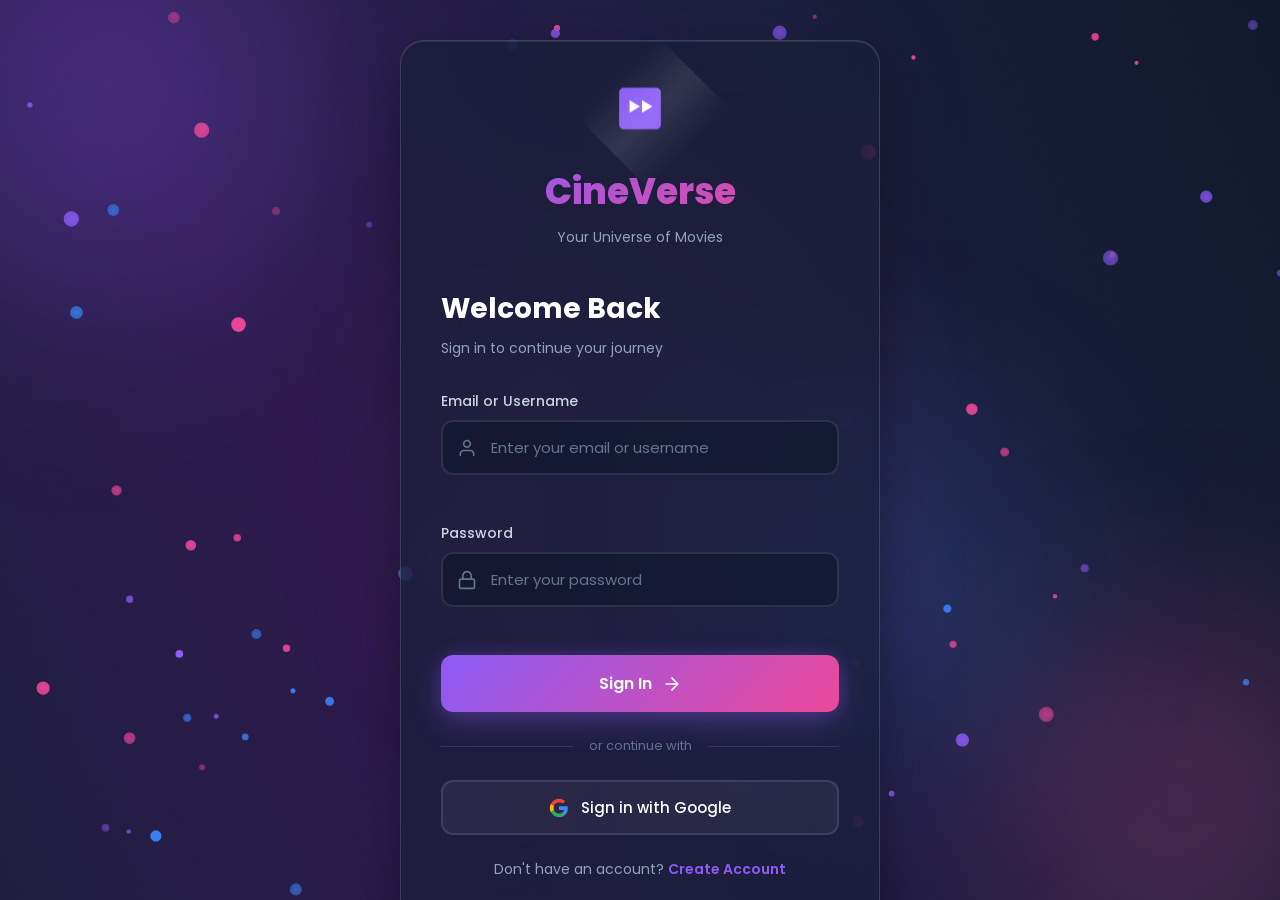
==== public/index.html @ e21bc8be "Add CineMatch FastAPI backend and API integration" ====
<!DOCTYPE html>
<html lang="en">
<head>
    <meta charset="UTF-8">
    <meta http-equiv="refresh" content="0; url=/login.html">
    <meta name="viewport" content="width=device-width, initial-scale=1.0">
    <title>CineMatch</title>
</head>
<body>
    <p>Redirecting to <a href="/login.html">CineMatch</a>...</p>
</body>
</html>
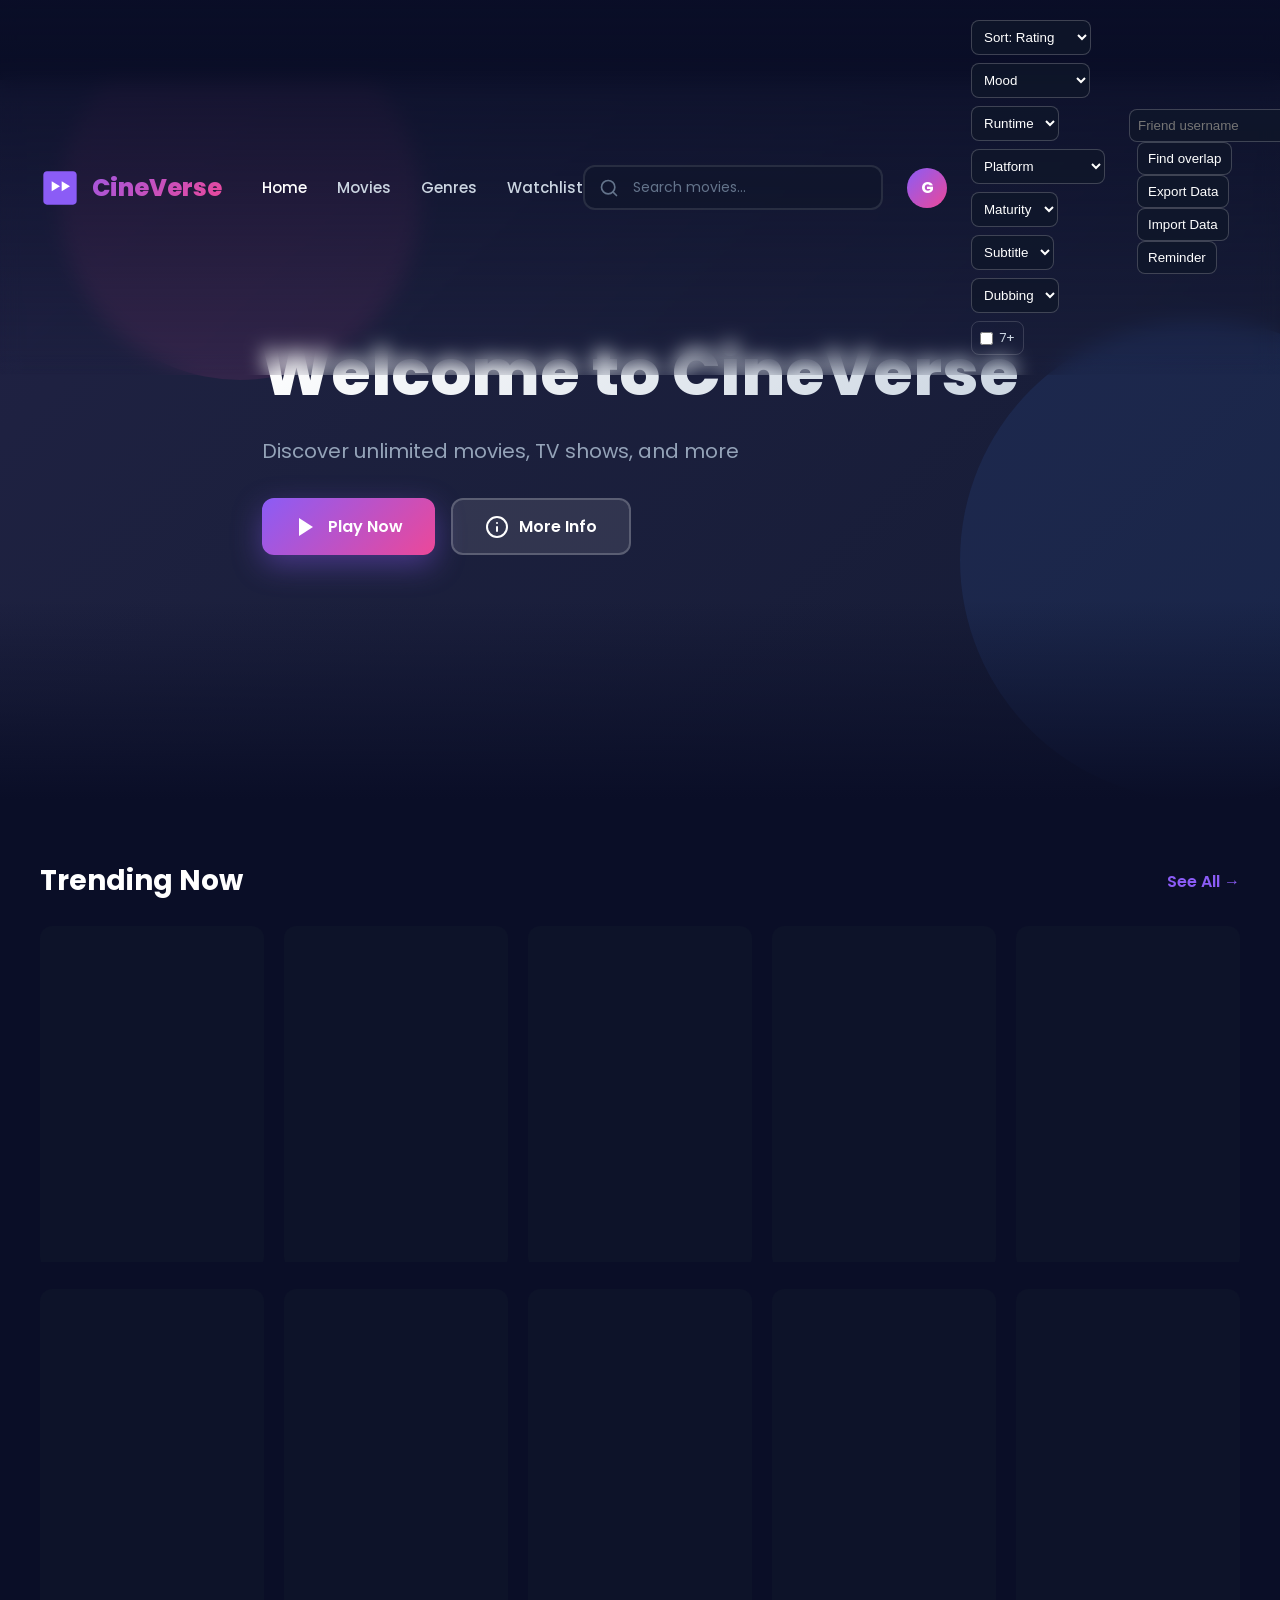
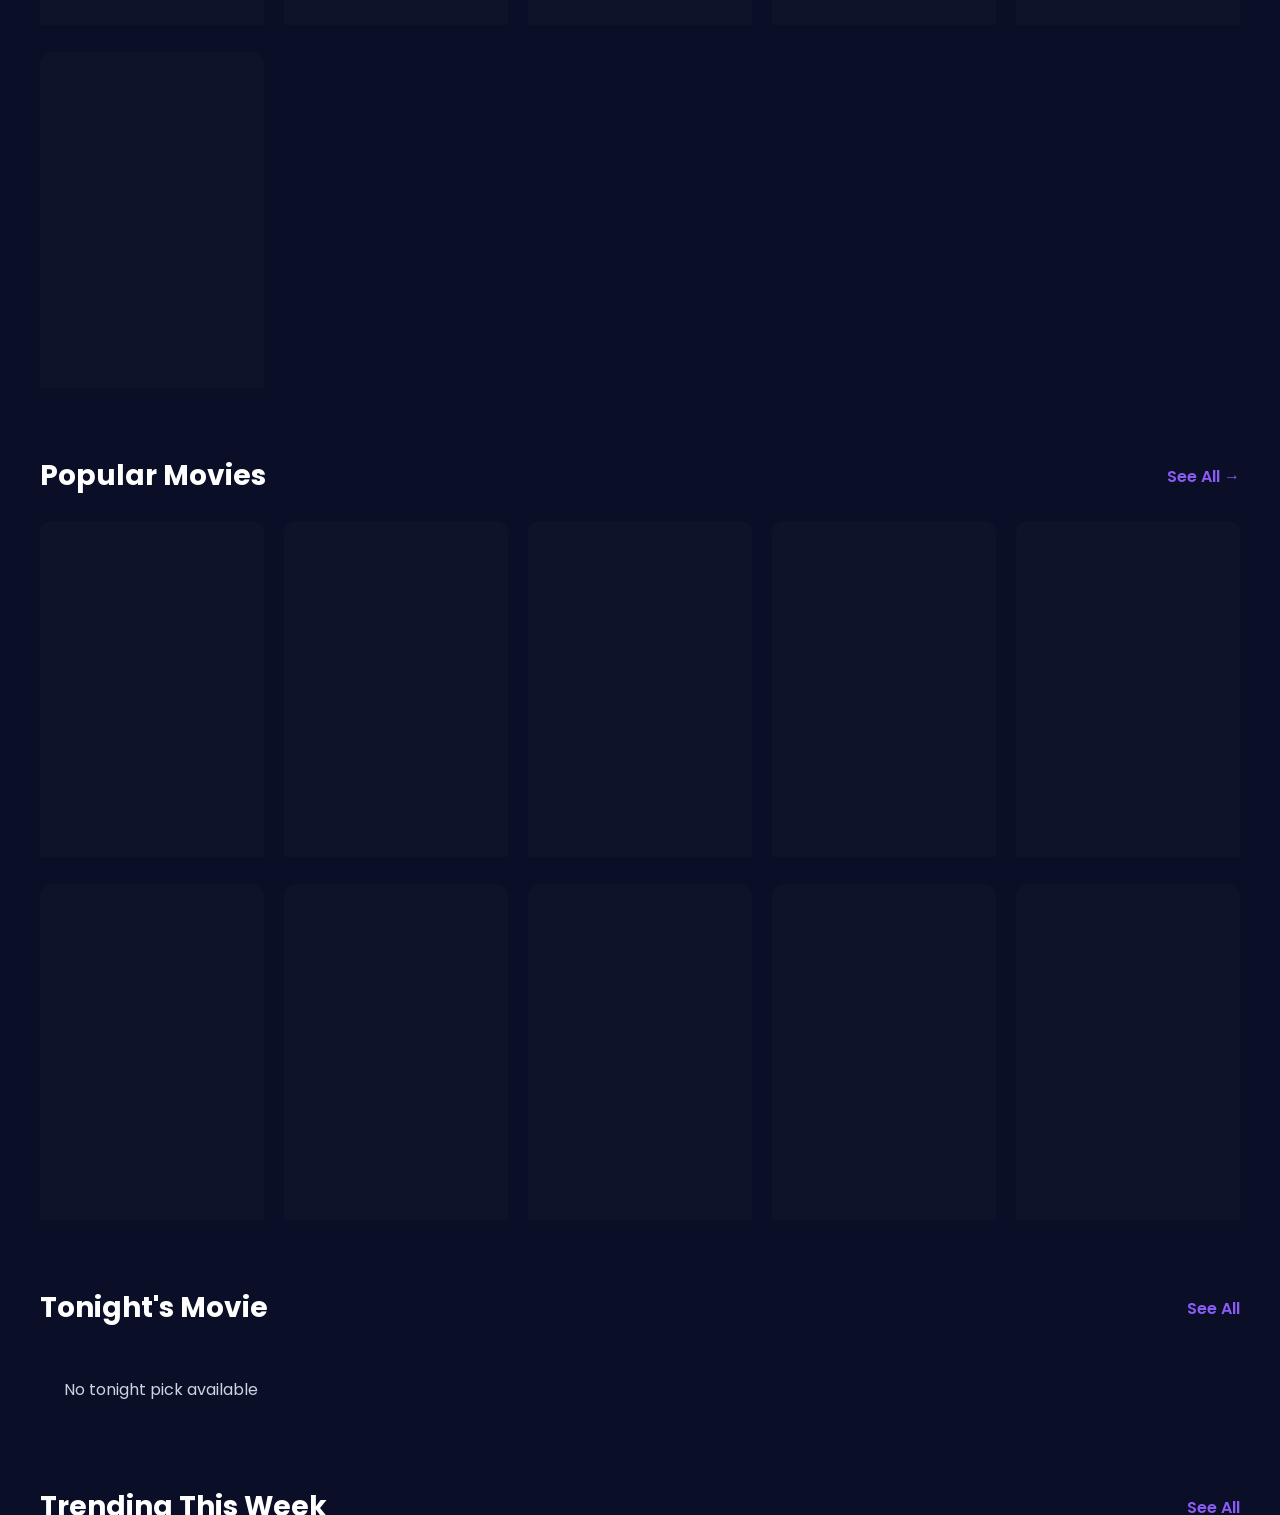
==== commit 6b42b9b4: "Remove login gate and default to guest access" ====
--- a/public/index.html
+++ b/public/index.html
@@ -2,11 +2,11 @@
 <html lang="en">
 <head>
     <meta charset="UTF-8">
-    <meta http-equiv="refresh" content="0; url=/login.html">
+    <meta http-equiv="refresh" content="0; url=/home.html">
     <meta name="viewport" content="width=device-width, initial-scale=1.0">
-    <title>CineMatch</title>
+    <title>CineVerse</title>
 </head>
 <body>
-    <p>Redirecting to <a href="/login.html">CineMatch</a>...</p>
+    <p>Redirecting to <a href="/home.html">CineVerse</a>...</p>
 </body>
 </html>
